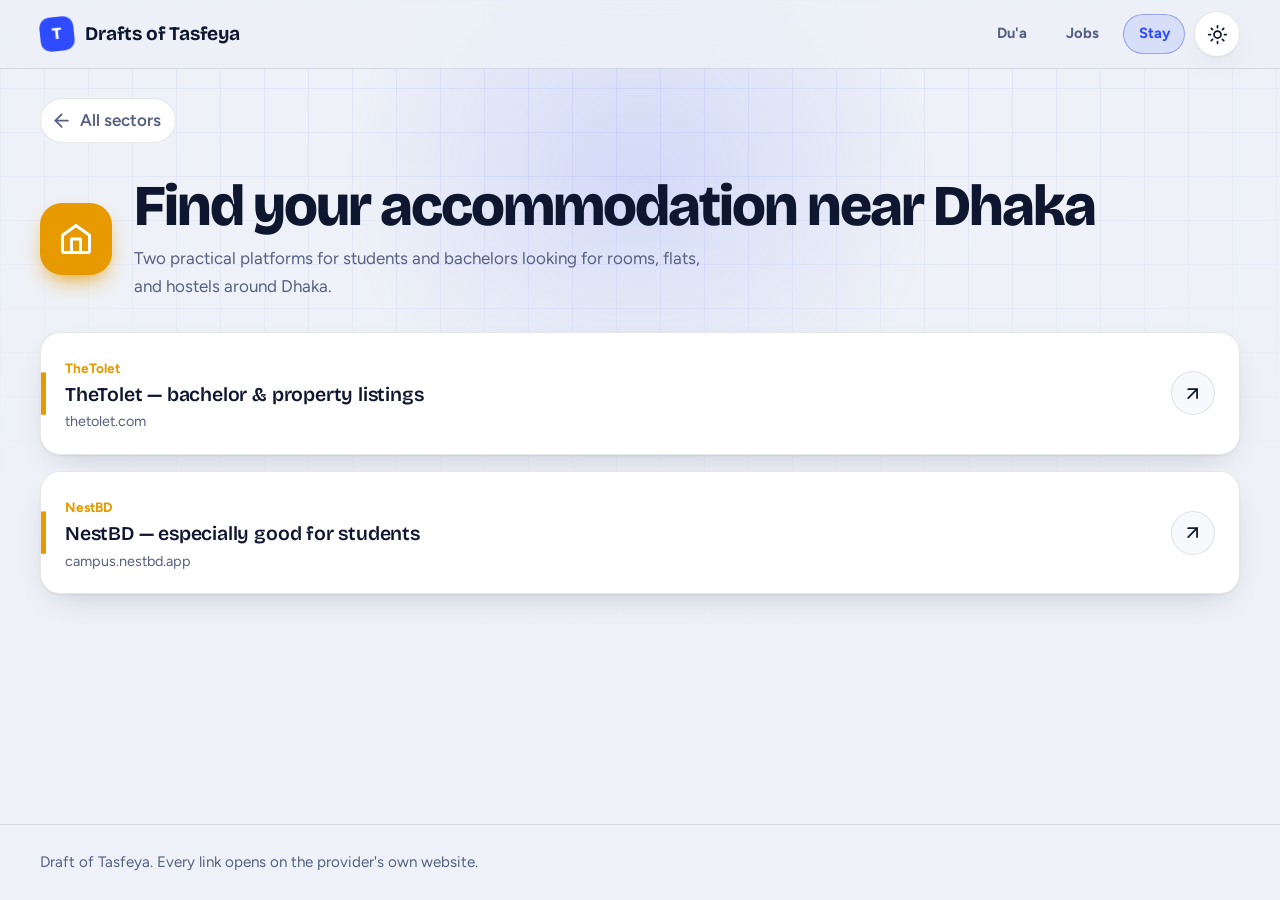
==== tasfeya/accommodation.html @ f715808b "Add files via upload" ====
<!DOCTYPE html>
<html lang="en" data-theme="light">

<head>
    <meta charset="utf-8">
    <meta name="viewport" content="width=device-width, initial-scale=1, viewport-fit=cover">
    <title>Accommodation near Dhaka | Drafts of Tasfeya</title>
    <meta name="description"
        content="Find student-friendly and bachelor accommodation near Dhaka — NestBD and TheTolet.">
    <meta name="theme-color" content="#eef1f7" media="(prefers-color-scheme: light)">
    <meta name="theme-color" content="#0a0e1f" media="(prefers-color-scheme: dark)">
    <link rel="icon"
        href="data:image/svg+xml,%3Csvg xmlns='http://www.w3.org/2000/svg' viewBox='0 0 32 32'%3E%3Crect width='32' height='32' rx='9' fill='%232f4bff'/%3E%3Ctext x='16' y='23' font-family='Arial' font-weight='800' font-size='20' text-anchor='middle' fill='white'%3ET%3C/text%3E%3C/svg%3E">
    <link rel="preconnect" href="https://fonts.googleapis.com">
    <link rel="preconnect" href="https://fonts.gstatic.com" crossorigin>
    <link
        href="https://fonts.googleapis.com/css2?family=Bricolage+Grotesque:opsz,wght@12..96,500;12..96,600;12..96,700;12..96,800&family=Figtree:wght@400;500;600;700&display=swap"
        rel="stylesheet">
    <script>
        (function () {
            var t; try { t = localStorage.getItem('tasfeya-theme') } catch (e) { }
            if (!t) t = window.matchMedia('(prefers-color-scheme: dark)').matches ? 'dark' : 'light';
            document.documentElement.setAttribute('data-theme', t);
        })();
    </script>
    <link rel="stylesheet" href="css/style.css">
</head>

<body>
    <div class="bg" aria-hidden="true"></div>
    <header class="site-header">
        <div class="wrap bar">
            <a class="brand" href="index.html" aria-label="Drafts of Tasfeya home"><span
                    class="brand-mark">T</span><span>Drafts of Tasfeya</span></a>
            <div class="header-actions">
                <a class="nav-link" href="dua.html">Du'a</a>
                <a class="nav-link" href="job.html">Jobs</a>
                <a class="nav-link is-active" href="accommodation.html">Stay</a>
                <button class="theme-toggle" type="button" aria-label="Switch color mode"><svg class="icon sun"
                        viewBox="0 0 24 24" aria-hidden="true">
                        <circle cx="12" cy="12" r="4" />
                        <path
                            d="M12 2v2M12 20v2M4.93 4.93l1.41 1.41M17.66 17.66l1.41 1.41M2 12h2M20 12h2M4.93 19.07l1.41-1.41M17.66 6.34l1.41-1.41" />
                    </svg><svg class="icon moon" viewBox="0 0 24 24" aria-hidden="true">
                        <path d="M12 3a6 6 0 0 0 9 9 9 9 0 1 1-9-9Z" />
                    </svg></button>
            </div>
        </div>
    </header>
    <main class="wrap">
        <a class="back" href="index.html"><svg class="icon" viewBox="0 0 24 24" aria-hidden="true">
                <path d="M19 12H5" />
                <path d="m12 19-7-7 7-7" />
            </svg><span>All sectors</span></a>

        <section class="page-hero" style="--c:#e69a00">
            <span class="tile"><svg class="icon" viewBox="0 0 24 24" aria-hidden="true">
                    <path d="M3 9.5 12 3l9 6.5V20a1 1 0 0 1-1 1H4a1 1 0 0 1-1-1V9.5Z" />
                    <path d="M9 21V12h6v9" />
                </svg></span>
            <div>
                <h1>Find your accommodation near Dhaka</h1>
                <p>Two practical platforms for students and bachelors looking for rooms, flats, and hostels around
                    Dhaka.</p>
            </div>
        </section>

        <section class="resources" aria-label="Accommodation websites" style="--c:#e69a00">

            <a class="resource" href="https://www.thetolet.com/bd/property/category/bachelor" target="_blank"
                rel="noopener noreferrer" style="--i:1">
                <div class="res-body">
                    <span class="provider">TheTolet</span>
                    <h2 class="res-title">TheTolet — bachelor &amp; property listings</h2>
                    <p class="res-host">thetolet.com</p>
                </div>
                <span class="open-ico" aria-hidden="true"><svg class="icon" viewBox="0 0 24 24">
                        <path d="M7 17 17 7" />
                        <path d="M7 7h10v10" />
                    </svg></span>
            </a>
            <a class="resource" href="https://campus.nestbd.app/" target="_blank" rel="noopener noreferrer"
                style="--i:0">
                <div class="res-body">
                    <span class="provider">NestBD</span>
                    <h2 class="res-title">NestBD — especially good for students</h2>
                    <p class="res-host">campus.nestbd.app</p>
                </div>
                <span class="open-ico" aria-hidden="true"><svg class="icon" viewBox="0 0 24 24">
                        <path d="M7 17 17 7" />
                        <path d="M7 7h10v10" />
                    </svg></span>
            </a>

        </section>
    </main>
    <footer class="site-footer">
        <div class="wrap">Draft of Tasfeya. Every link opens on the provider's own website.</div>
    </footer>
    <script src="js/main.js"></script>
</body>

</html>
---- tasfeya/css/style.css ----
/* Draft of Tasfeya — shared styles */
:root{
  --bg:#eef1f7; --bg-2:#e4e9f3; --surface:#ffffff; --surface-2:#f7f9fd;
  --text:#0f1730; --muted:#566080; --line:rgba(15,23,48,.10); --grid:rgba(47,75,255,.07);
  --accent:#2f4bff; --accent-ink:#ffffff; --mark:#ffd84d;
  --shadow:0 1px 2px rgba(15,23,48,.06),0 12px 32px -14px rgba(15,23,48,.22);
  --shadow-hover:0 2px 4px rgba(15,23,48,.08),0 26px 50px -18px rgba(15,23,48,.34);
  --glow:rgba(47,75,255,.14);
  --radius:20px; --gap:1.25rem; --maxw:1200px;
  --t0:#f2603f; --t1:#5b5bd6; --t2:#e69a00; --t3:#0aa5b5; --t4:#1f8f4e; --t5:#c2255c;
  --font-display:"Bricolage Grotesque","Segoe UI",system-ui,sans-serif;
  --font-body:"Figtree","Segoe UI",system-ui,-apple-system,sans-serif;
  color-scheme:light;
}
:root[data-theme="dark"]{
  --bg:#0a0e1f; --bg-2:#0f1530; --surface:#121936; --surface-2:#0e1430;
  --text:#e9edfb; --muted:#97a0c4; --line:rgba(190,205,255,.12); --grid:rgba(125,140,255,.09);
  --accent:#8b98ff; --accent-ink:#0a0e1f; --mark:#ffd84d;
  --shadow:0 1px 2px rgba(0,0,0,.4),0 14px 34px -14px rgba(0,0,0,.7);
  --shadow-hover:0 2px 4px rgba(0,0,0,.5),0 28px 54px -16px rgba(0,0,0,.85);
  --glow:rgba(139,152,255,.18);
  color-scheme:dark;
}
*,*::before,*::after{box-sizing:border-box}
html{-webkit-text-size-adjust:100%;scroll-behavior:smooth}
body{
  margin:0;min-height:100vh;display:flex;flex-direction:column;
  font-family:var(--font-body);font-size:1.0625rem;line-height:1.6;color:var(--text);
  background:var(--bg);overflow-x:hidden;
  transition:background-color .45s ease,color .45s ease;
  animation:pageIn .5s ease both;
}
body.leaving{animation:pageOut .22s ease forwards}
@keyframes pageIn{from{opacity:0}to{opacity:1}}
@keyframes pageOut{to{opacity:0;transform:translateY(-6px)}}

/* Drafting-paper background with a pointer spotlight */
.bg{position:fixed;inset:0;z-index:-1;pointer-events:none;
  background-image:
    linear-gradient(var(--grid) 1px,transparent 1px),
    linear-gradient(90deg,var(--grid) 1px,transparent 1px);
  background-size:44px 44px;
  -webkit-mask-image:radial-gradient(ellipse 80% 70% at 50% 0%,#000 30%,transparent 100%);
          mask-image:radial-gradient(ellipse 80% 70% at 50% 0%,#000 30%,transparent 100%);
}
.bg::after{content:"";position:absolute;inset:0;
  background:radial-gradient(420px circle at var(--px,50%) var(--py,20%),var(--glow),transparent 70%);
  transition:opacity .4s}

a{color:inherit;text-decoration:none}
:focus-visible{outline:3px solid var(--accent);outline-offset:3px;border-radius:10px}
.wrap{width:min(100% - 2.5rem,var(--maxw));margin-inline:auto}

/* Header */
.site-header{position:sticky;top:0;z-index:20;
  background:color-mix(in srgb,var(--bg) 78%,transparent);
  -webkit-backdrop-filter:blur(14px) saturate(1.3);backdrop-filter:blur(14px) saturate(1.3);
  border-bottom:1px solid var(--line)}
.bar{display:flex;align-items:center;justify-content:space-between;gap:1rem;min-height:68px}
.brand{display:flex;align-items:center;gap:.7rem;font-family:var(--font-display);font-weight:700;font-size:1.2rem;letter-spacing:-.01em}
.brand-mark{width:34px;height:34px;border-radius:10px;display:grid;place-items:center;
  background:var(--accent);color:var(--accent-ink);font-weight:800;font-size:1.05rem;
  transform:rotate(-6deg);transition:transform .35s cubic-bezier(.3,1.6,.5,1)}
.brand:hover .brand-mark{transform:rotate(6deg) scale(1.06)}
.icon{width:1.25em;height:1.25em;fill:none;stroke:currentColor;stroke-width:2;stroke-linecap:round;stroke-linejoin:round;flex:none}

.header-actions{display:flex;align-items:center;gap:.55rem}
.nav-link{
  display:inline-flex;align-items:center;padding:.45rem .9rem;border-radius:999px;
  font-weight:700;font-size:.92rem;color:var(--muted);
  border:1px solid transparent;transition:color .2s,background-color .2s,border-color .2s;
}
.nav-link:hover{color:var(--text);background:var(--surface);border-color:var(--line)}
.nav-link.is-active{color:var(--accent);background:color-mix(in srgb,var(--accent) 12%,transparent);border-color:color-mix(in srgb,var(--accent) 30%,var(--line))}

.theme-toggle{position:relative;width:46px;height:46px;border-radius:50%;border:1px solid var(--line);
  background:var(--surface);color:var(--text);cursor:pointer;display:grid;place-items:center;
  box-shadow:var(--shadow);transition:transform .3s,background-color .3s}
.theme-toggle:hover{transform:rotate(18deg) scale(1.06)}
.theme-toggle .icon{position:absolute;width:21px;height:21px;transition:transform .5s cubic-bezier(.3,1.4,.5,1),opacity .3s}
.theme-toggle .moon{opacity:0;transform:rotate(-90deg) scale(.4)}
:root[data-theme="dark"] .theme-toggle .sun{opacity:0;transform:rotate(90deg) scale(.4)}
:root[data-theme="dark"] .theme-toggle .moon{opacity:1;transform:none}

/* Hero */
.hero{padding:clamp(3rem,9vw,6.5rem) 0 clamp(2rem,5vw,3.5rem)}
.hero h1,.page-hero h1{font-family:var(--font-display);font-weight:800;letter-spacing:-.035em;line-height:1;margin:0}
.hero h1{font-size:clamp(2.8rem,9.5vw,6.2rem);animation:rise .8s cubic-bezier(.2,.8,.2,1) both}
.squiggle{display:block;width:min(100%,560px);height:auto;margin-top:.6rem;overflow:visible}
.squiggle path{fill:none;stroke:var(--mark);stroke-width:7;stroke-linecap:round;stroke-dasharray:640;stroke-dashoffset:640;
  animation:draw 1.1s .5s cubic-bezier(.6,.1,.2,1) forwards}
@keyframes draw{to{stroke-dashoffset:0}}
.lead{max-width:56ch;color:var(--muted);font-size:clamp(1.05rem,2.4vw,1.25rem);margin:1.6rem 0 0;animation:rise .8s .15s cubic-bezier(.2,.8,.2,1) both}
@keyframes rise{from{opacity:0;transform:translateY(22px)}to{opacity:1;transform:none}}

/* Dashboard */
main{flex:1}
.section-title{font-family:var(--font-display);font-size:1.35rem;font-weight:700;letter-spacing:-.01em;margin:0 0 1.25rem}
.sectors{display:flex;flex-wrap:wrap;gap:var(--gap);padding-bottom:4rem}
.sector{--c:var(--accent);position:relative;isolation:isolate;overflow:hidden;
  flex:1 1 calc((100% - 3 * var(--gap)) / 4);min-width:0;
  display:flex;flex-direction:column;gap:1.1rem;padding:1.6rem;min-height:230px;
  background:var(--surface);border:1px solid var(--line);border-radius:var(--radius);box-shadow:var(--shadow);
  transform:perspective(900px) rotateX(var(--rx,0deg)) rotateY(var(--ry,0deg));
  transition:transform .25s ease,box-shadow .3s ease,border-color .3s ease,background-color .45s;
  animation:rise .7s calc(.35s + var(--i) * 70ms) cubic-bezier(.2,.8,.2,1) both}
.sector::before{content:"";position:absolute;inset:0;z-index:-1;opacity:0;transition:opacity .3s;
  background:radial-gradient(320px circle at var(--mx,50%) var(--my,50%),color-mix(in srgb,var(--c) 22%,transparent),transparent 70%)}
.sector:hover{box-shadow:var(--shadow-hover);border-color:color-mix(in srgb,var(--c) 55%,var(--line))}
.sector:hover::before{opacity:1}
.tile{width:56px;height:56px;border-radius:16px;display:grid;place-items:center;color:#fff;background:var(--c);
  box-shadow:0 10px 22px -8px var(--c);transition:transform .4s cubic-bezier(.3,1.6,.5,1)}
.tile .icon{width:28px;height:28px}
.sector:hover .tile{transform:rotate(-8deg) scale(1.1)}
.sector h3{font-family:var(--font-display);font-size:1.32rem;line-height:1.15;letter-spacing:-.02em;margin:0}
.sector p{margin:.35rem 0 0;color:var(--muted);font-size:.98rem}
.sector-foot{margin-top:auto;display:flex;align-items:center;justify-content:space-between;font-size:.92rem;font-weight:600;color:var(--muted)}
.go{width:40px;height:40px;border-radius:50%;display:grid;place-items:center;border:1px solid var(--line);
  background:var(--surface-2);color:var(--text);transition:background-color .3s,color .3s,transform .3s}
.sector:hover .go{background:var(--c);color:#fff;transform:translateX(4px)}

/* Sub pages */
.back{display:inline-flex;align-items:center;gap:.5rem;font-weight:600;color:var(--muted);padding:.5rem .9rem .5rem .6rem;border-radius:999px;
  border:1px solid var(--line);background:var(--surface);transition:color .2s,transform .2s,border-color .2s;margin-top:1.8rem}
.back:hover{color:var(--text);transform:translateX(-3px);border-color:var(--accent)}
.page-hero{--c:var(--accent);padding:2.2rem 0 2rem;display:flex;align-items:center;gap:1.4rem;animation:rise .7s cubic-bezier(.2,.8,.2,1) both}
.page-hero .tile{width:72px;height:72px;border-radius:22px}
.page-hero .tile .icon{width:36px;height:36px}
.page-hero h1{font-size:clamp(2rem,6vw,3.6rem)}
.page-hero p{margin:.6rem 0 0;color:var(--muted);max-width:52ch}
.resources{display:flex;flex-direction:column;gap:1rem;padding-bottom:4rem;--c:var(--accent)}
.resource{display:flex;align-items:center;gap:1.2rem;padding:1.3rem 1.5rem;background:var(--surface);
  border:1px solid var(--line);border-radius:var(--radius);box-shadow:var(--shadow);position:relative;overflow:hidden;
  transition:transform .3s cubic-bezier(.2,.8,.2,1),box-shadow .3s,border-color .3s,background-color .45s;
  animation:rise .6s calc(.15s + var(--i) * 80ms) cubic-bezier(.2,.8,.2,1) both}
.resource::before{content:"";position:absolute;left:0;top:0;bottom:0;width:5px;background:var(--c);transform:scaleY(.35);transform-origin:center;transition:transform .35s}
.resource:hover{transform:translateX(6px);box-shadow:var(--shadow-hover);border-color:color-mix(in srgb,var(--c) 55%,var(--line))}
.resource:hover::before{transform:scaleY(1)}
.res-body{flex:1;min-width:0}
.provider{display:inline-block;font-size:.85rem;font-weight:700;color:var(--c);margin-bottom:.15rem}
:root[data-theme="dark"] .provider{color:color-mix(in srgb,var(--c) 60%,#fff)}
.res-title{font-family:var(--font-display);font-size:1.22rem;font-weight:600;line-height:1.3;letter-spacing:-.01em;margin:0;overflow-wrap:anywhere}
.res-host{color:var(--muted);font-size:.9rem;margin:.2rem 0 0;overflow-wrap:anywhere}
.open-ico{width:44px;height:44px;border-radius:50%;display:grid;place-items:center;flex:none;border:1px solid var(--line);
  background:var(--surface-2);transition:background-color .3s,color .3s,transform .3s}
.resource:hover .open-ico{background:var(--c);color:#fff;transform:rotate(45deg)}

/* Dropdown (Office Administration) */
.dropdown{background:var(--surface);border:1px solid var(--line);border-radius:var(--radius);box-shadow:var(--shadow);
  overflow:hidden;transition:border-color .3s,box-shadow .3s,background-color .45s;animation:rise .6s .15s cubic-bezier(.2,.8,.2,1) both}
.dropdown.open{border-color:color-mix(in srgb,var(--c) 55%,var(--line));box-shadow:var(--shadow-hover)}
.dd-trigger{width:100%;display:flex;align-items:center;gap:1.2rem;padding:1.3rem 1.5rem;background:none;border:0;color:inherit;
  font:inherit;text-align:left;cursor:pointer}
.dd-trigger:hover .chev{background:var(--surface-2)}
.chev{width:44px;height:44px;border-radius:50%;display:grid;place-items:center;flex:none;border:1px solid var(--line);transition:transform .45s cubic-bezier(.3,1.4,.5,1),background-color .3s,color .3s}
.dropdown.open .chev{transform:rotate(180deg);background:var(--c);color:#fff;border-color:var(--c)}
.dd-panel{display:grid;grid-template-rows:0fr;transition:grid-template-rows .5s cubic-bezier(.2,.8,.2,1)}
.dropdown.open .dd-panel{grid-template-rows:1fr}
.dd-inner{overflow:hidden;min-height:0}
.dd-list{list-style:none;margin:0;padding:.25rem 1rem 1rem;display:grid;gap:.5rem;border-top:1px solid var(--line);padding-top:1rem;margin-inline:1rem}
.dd-list{margin-inline:0;padding-inline:1rem}
.dd-item a{display:flex;align-items:center;gap:1rem;padding:.9rem 1.1rem;border-radius:14px;background:var(--surface-2);border:1px solid transparent;
  font-weight:600;line-height:1.35;opacity:0;transform:translateY(-8px);
  transition:opacity .35s,transform .35s,background-color .25s,border-color .25s,padding-left .25s}
.dropdown.open .dd-item a{opacity:1;transform:none;transition-delay:calc(var(--i) * 45ms),calc(var(--i) * 45ms),0s,0s,0s}
.dd-item a:hover{border-color:var(--c);background:color-mix(in srgb,var(--c) 10%,var(--surface-2));padding-left:1.5rem}
.dd-item .icon{margin-left:auto;color:var(--muted);transition:color .2s,transform .25s}
.dd-item a:hover .icon{color:var(--c);transform:translate(2px,-2px)}
.dd-dot{width:10px;height:10px;border-radius:50%;background:var(--c);flex:none}

/* Tabs (DU IBA page) */
[hidden]{display:none!important}
.tabs{display:flex;gap:.5rem;padding:.4rem;margin:0 0 1.5rem;width:max-content;max-width:100%;background:var(--surface);
  border:1px solid var(--line);border-radius:999px;box-shadow:var(--shadow);overflow-x:auto}
.tab{display:inline-flex;align-items:center;gap:.55rem;border:0;background:transparent;color:var(--muted);font:inherit;font-weight:700;
  padding:.7rem 1.2rem;border-radius:999px;cursor:pointer;white-space:nowrap;transition:background-color .3s,color .3s,transform .2s}
.tab:hover{color:var(--text)}
.tab[aria-selected="true"]{background:var(--c);color:#fff;box-shadow:0 8px 20px -8px var(--c)}
.panel{padding-bottom:4rem}
.panel:not([hidden]){animation:rise .55s cubic-bezier(.2,.8,.2,1) both}

/* Notice board */
.board{position:relative;padding:clamp(1.1rem,3vw,2rem);border-radius:calc(var(--radius) + 6px);border:2px dashed var(--line);
  background-color:var(--surface-2);background-image:radial-gradient(var(--line) 1.2px,transparent 1.2px);background-size:22px 22px;
  transition:background-color .45s}
.board-title{font-family:var(--font-display);font-size:clamp(1.3rem,3.5vw,1.8rem);letter-spacing:-.02em;margin:0 0 1.6rem}
.notes{display:grid;grid-template-columns:repeat(2,minmax(0,1fr));gap:1.6rem 1.4rem;align-items:start}
.note{--tone:var(--c);position:relative;padding:1.7rem 1.4rem 1.4rem;background:var(--surface);border:1px solid var(--line);
  border-top:6px solid var(--tone);border-radius:14px;box-shadow:var(--shadow);transform:rotate(var(--tilt,0deg));
  transition:transform .35s cubic-bezier(.2,.8,.2,1),box-shadow .3s,background-color .45s;
  animation:rise .6s calc(.1s + var(--i) * 90ms) cubic-bezier(.2,.8,.2,1) both}
.note:hover{transform:rotate(0) translateY(-4px);box-shadow:var(--shadow-hover)}
.pin{position:absolute;top:-14px;left:50%;width:18px;height:18px;margin-left:-9px;border-radius:50%;background:var(--tone);
  box-shadow:inset -3px -3px 0 rgba(0,0,0,.22),0 4px 6px rgba(0,0,0,.25)}
.note h3{display:flex;align-items:flex-start;gap:.8rem;margin:0 0 .9rem;font-family:var(--font-display);font-size:1.2rem;line-height:1.25;letter-spacing:-.01em}
.step{flex:none;width:34px;height:34px;border-radius:50%;display:grid;place-items:center;background:var(--tone);color:#fff;font-size:1rem;font-weight:800}
.note p{margin:0 0 .8rem;color:var(--muted);font-size:.98rem}
.note-rows{margin:0;display:grid;gap:.75rem}
.note-rows dt{font-weight:700;font-size:.98rem}
.note-rows dd{margin:.1rem 0 0;color:var(--muted);font-size:.95rem}
.note-links{list-style:none;margin:0;padding:0;display:grid;gap:.6rem}
.note-links a{display:grid;grid-template-columns:1fr auto;column-gap:.8rem;align-items:center;padding:.8rem 1rem;border-radius:12px;
  background:var(--surface-2);border:1px solid transparent;transition:border-color .25s,transform .25s,background-color .3s}
.note-links a:hover{border-color:var(--tone);transform:translateX(3px)}
.note-links strong{font-size:.98rem}
.note-links span{grid-column:1;color:var(--muted);font-size:.9rem}
.note-links .icon{grid-column:2;grid-row:1 / span 2;color:var(--muted)}
.note-btn{margin-top:1rem;padding:.65rem 1.1rem;border-radius:999px;border:1px solid var(--tone);background:transparent;color:var(--text);
  font:inherit;font-weight:700;cursor:pointer;transition:background-color .25s,color .25s}
.note-btn:hover{background:var(--tone);color:#fff}

/* Grouped resources */
.group-title{font-family:var(--font-display);font-size:clamp(1.25rem,3vw,1.6rem);letter-spacing:-.02em;margin:0 0 .4rem}
.materials .group-title{margin-top:2.2rem}
.materials .group-title:first-child{margin-top:0}
.sub-title{display:flex;align-items:center;gap:.6rem;margin:1.2rem 0 .8rem;font-size:1.02rem;font-weight:700;color:var(--muted)}
.materials .resources{padding-bottom:0}
.resources .group-title{margin-bottom:.4rem}

/* Footer */
.site-footer{border-top:1px solid var(--line);padding:1.6rem 0;color:var(--muted);font-size:.95rem}

/* Responsive */
@media (max-width:1100px){
  .sector{flex-basis:calc((100% - var(--gap)) / 2)}
}
@media (max-width:640px){
  :root{--gap:1rem;--radius:18px}
  body{font-size:1rem}
  .wrap{width:min(100% - 1.75rem,var(--maxw))}
  .sector{flex-basis:100%;min-height:0;padding:1.35rem}
  .notes{grid-template-columns:minmax(0,1fr)}
  .note{transform:none}
  .page-hero{flex-direction:column;align-items:flex-start;gap:1rem}
  .resource,.dd-trigger{padding:1.1rem}
  .resource:hover{transform:none}
}
@media (hover:none){.sector{transform:none!important}}
@media (prefers-reduced-motion:reduce){
  *,*::before,*::after{animation-duration:.01ms!important;animation-delay:0s!important;transition-duration:.01ms!important;transition-delay:0s!important}
  .squiggle path{stroke-dashoffset:0}
  html{scroll-behavior:auto}
}

/* Jobs Portal button (dashboard) */
.section-head{display:flex;align-items:center;justify-content:space-between;gap:1rem;margin:0 0 1.25rem}
.section-head .section-title{margin:0}
.jobs-btn{position:relative;isolation:isolate;display:inline-block;padding:2px;border-radius:999px;color:#fff;font-weight:700;
  background:linear-gradient(90deg,#ff2d95,#ff8a00,#ffe600,#2bff88,#00d4ff,#7b2ff7,#ff2d95);background-size:300% 100%;
  animation:rgbShift 4s linear infinite;transition:transform .25s cubic-bezier(.3,1.6,.5,1)}
.jobs-btn::before{content:"";position:absolute;inset:-3px;z-index:-1;border-radius:inherit;background:inherit;background-size:inherit;
  filter:blur(14px);opacity:.55;animation:inherit;transition:opacity .3s}
.jobs-btn:hover{transform:translateY(-2px) scale(1.05)}
.jobs-btn:hover::before{opacity:.95}
.jobs-btn:active{transform:scale(.97)}
.jobs-btn-inner{display:flex;align-items:center;gap:.55rem;padding:.6rem 1.25rem;border-radius:999px;background:#0b0f24;position:relative;overflow:hidden}
.jobs-btn-inner::after{content:"";position:absolute;top:0;bottom:0;width:40%;left:-60%;transform:skewX(-20deg);
  background:linear-gradient(90deg,transparent,rgba(255,255,255,.35),transparent);animation:sheen 3.2s ease-in-out infinite}
.jobs-btn .icon{width:1.1em;height:1.1em}
@keyframes rgbShift{to{background-position:300% 0}}
@keyframes sheen{0%,55%{left:-60%}100%{left:130%}}
@media (prefers-reduced-motion:reduce){.jobs-btn,.jobs-btn-inner::after{animation:none}}

/* Jobs page */
.jobs{display:flex;flex-wrap:wrap;gap:var(--gap);padding-bottom:4rem}
.job{--tone:var(--accent);flex:1 1 calc((100% - 2 * var(--gap)) / 3);min-width:0;display:flex;flex-direction:column;gap:.35rem;padding:1.5rem;
  background:var(--surface);border:1px solid var(--line);border-top:5px solid var(--tone);border-radius:var(--radius);box-shadow:var(--shadow);
  transition:transform .3s cubic-bezier(.2,.8,.2,1),box-shadow .3s,border-color .3s,background-color .45s;
  animation:rise .6s calc(.1s + var(--i) * 70ms) cubic-bezier(.2,.8,.2,1) both}
.job:hover{transform:translateY(-6px);box-shadow:var(--shadow-hover)}
.job-top{display:flex;align-items:flex-start;justify-content:space-between;gap:.6rem;margin-bottom:.6rem}
.chip{display:inline-block;padding:.25rem .7rem;border-radius:999px;font-size:.8rem;font-weight:700;line-height:1.35;
  color:var(--tone);background:color-mix(in srgb,var(--tone) 14%,transparent)}
:root[data-theme="dark"] .chip{color:color-mix(in srgb,var(--tone) 55%,#fff)}
.status{flex:none;font-size:.8rem;font-weight:700;color:var(--muted);white-space:nowrap}
.status.soon{color:#d9480f}
:root[data-theme="dark"] .status.soon{color:#ff9f6b}
.status.closed{color:#c92a2a}
:root[data-theme="dark"] .status.closed{color:#ff8787}
.job.is-closed{opacity:.6}
.job-title{font-family:var(--font-display);font-size:1.3rem;line-height:1.2;letter-spacing:-.02em;margin:0}
.job-co{margin:0 0 .8rem;color:var(--muted);font-weight:600}
.job-info{margin:0 0 1.2rem;display:grid;gap:.5rem}
.job-info div{display:grid;grid-template-columns:7.2rem 1fr;gap:.6rem;font-size:.95rem}
.job-info dt{color:var(--muted)}
.job-info dd{margin:0;font-weight:600;overflow-wrap:anywhere}
.apply-btn{margin-top:auto;display:inline-flex;align-items:center;justify-content:center;gap:.6rem;padding:.8rem 1.2rem;border-radius:14px;
  background:var(--accent);color:var(--accent-ink);font-weight:700;box-shadow:0 10px 22px -10px var(--accent);
  transition:transform .25s cubic-bezier(.3,1.6,.5,1),box-shadow .3s,filter .3s}
.apply-btn:hover{transform:translateY(-2px);filter:brightness(1.08);box-shadow:0 16px 28px -10px var(--accent)}
.apply-btn .icon{transition:transform .3s}
.apply-btn:hover .icon{transform:translate(3px,-3px)}
@media (max-width:1100px){.job{flex-basis:calc((100% - var(--gap)) / 2)}}
@media (max-width:640px){.job{flex-basis:100%;padding:1.25rem}.job-info div{grid-template-columns:6.4rem 1fr}.section-head{flex-wrap:wrap}}

/* ── ChatGPT Find Jobs button + modal ── */
.chatgpt-find-btn{
  display:inline-flex;align-items:center;gap:.55rem;margin-top:1.15rem;
  padding:.7rem 1.25rem;border-radius:999px;border:0;cursor:pointer;
  font:inherit;font-weight:700;font-size:.95rem;
  background:linear-gradient(135deg,#10a37f 0%,#0d8a6a 100%);
  color:#fff;box-shadow:0 10px 24px -10px rgba(16,163,127,.55);
  transition:transform .25s cubic-bezier(.3,1.6,.5,1),box-shadow .3s,filter .25s;
}
.chatgpt-find-btn:hover{transform:translateY(-2px);filter:brightness(1.06);box-shadow:0 14px 28px -10px rgba(16,163,127,.65)}
.chatgpt-find-btn:active{transform:scale(.97)}
.chatgpt-find-btn .icon{width:1.15em;height:1.15em}

.modal-overlay{
  position:fixed;inset:0;z-index:100;
  display:flex;align-items:center;justify-content:center;
  padding:1.25rem;
  background:rgba(8,12,28,.55);
  -webkit-backdrop-filter:blur(8px);backdrop-filter:blur(8px);
  animation:modalFadeIn .28s ease both;
}
.modal-overlay[hidden]{display:none!important}
@keyframes modalFadeIn{from{opacity:0}to{opacity:1}}

.modal-panel{
  width:min(100%,480px);max-height:min(92vh,640px);overflow:auto;
  background:var(--surface);border:1px solid var(--line);border-radius:calc(var(--radius) + 4px);
  box-shadow:0 24px 60px -16px rgba(0,0,0,.45);
  animation:modalSlide .32s cubic-bezier(.2,.8,.2,1) both;
}
@keyframes modalSlide{from{opacity:0;transform:translateY(18px) scale(.97)}to{opacity:1;transform:none}}

.modal-head{
  display:flex;align-items:center;justify-content:space-between;gap:1rem;
  padding:1.25rem 1.4rem 1rem;border-bottom:1px solid var(--line);
}
.modal-head h2{
  font-family:var(--font-display);font-size:1.3rem;font-weight:700;
  letter-spacing:-.02em;margin:0;line-height:1.2;
}
.modal-close{
  width:40px;height:40px;border-radius:50%;border:1px solid var(--line);
  background:var(--surface-2);color:var(--text);cursor:pointer;
  display:grid;place-items:center;flex:none;
  transition:background-color .2s,color .2s,transform .2s;
}
.modal-close:hover{background:var(--accent);color:var(--accent-ink);transform:rotate(90deg)}
.modal-close .icon{width:18px;height:18px}

.chatgpt-form{padding:1.25rem 1.4rem 1.5rem}
.form-grid{display:grid;grid-template-columns:1fr 1fr;gap:1rem}
.field{display:flex;flex-direction:column;gap:.35rem}
.field-full{grid-column:1 / -1}
.field-label{font-size:.88rem;font-weight:700;color:var(--muted)}
.field input,.field select{
  width:100%;padding:.7rem .9rem;border-radius:12px;
  border:1px solid var(--line);background:var(--surface-2);color:var(--text);
  font:inherit;font-size:.98rem;
  transition:border-color .2s,box-shadow .2s,background-color .3s;
}
.field input:focus,.field select:focus{
  outline:none;border-color:var(--accent);
  box-shadow:0 0 0 3px color-mix(in srgb,var(--accent) 22%,transparent);
}
.field input::placeholder{color:color-mix(in srgb,var(--muted) 70%,transparent)}
.form-note{margin:1.1rem 0 0;font-size:.88rem;color:var(--muted);line-height:1.45}
.form-actions{
  display:flex;justify-content:flex-end;gap:.75rem;margin-top:1.25rem;
}
.btn-secondary,.btn-primary{
  display:inline-flex;align-items:center;justify-content:center;gap:.5rem;
  padding:.7rem 1.2rem;border-radius:12px;font:inherit;font-weight:700;
  cursor:pointer;transition:transform .2s,background-color .2s,color .2s,box-shadow .2s;
}
.btn-secondary{
  border:1px solid var(--line);background:var(--surface-2);color:var(--text);
}
.btn-secondary:hover{border-color:var(--accent);color:var(--accent)}
.btn-primary{
  border:0;background:linear-gradient(135deg,#10a37f 0%,#0d8a6a 100%);color:#fff;
  box-shadow:0 8px 20px -8px rgba(16,163,127,.5);
}
.btn-primary:hover{filter:brightness(1.06);transform:translateY(-1px)}
.btn-primary .icon{width:1.1em;height:1.1em}

@media (max-width:480px){
  .form-grid{grid-template-columns:1fr}
  .field-full{grid-column:auto}
  .form-actions{flex-direction:column-reverse}
  .btn-secondary,.btn-primary{width:100%}
}

/* ── Header nav responsive ── */
@media (max-width:480px){
  .nav-link{padding:.4rem .7rem;font-size:.85rem}
  .header-actions{gap:.35rem}
}

/* ── Du'a page ── */
.dua-content{padding-bottom:4rem;max-width:780px}

.dua-notice{
  margin:0 0 1.75rem;padding:1.35rem 1.5rem;
  background:var(--surface);border:1px solid var(--line);border-radius:var(--radius);
  box-shadow:var(--shadow);border-left:5px solid #8e3fd1;
  animation:rise .6s .1s cubic-bezier(.2,.8,.2,1) both;
}
.dua-notice p{margin:0 0 .75rem;color:var(--muted);font-size:.98rem}
.dua-notice p:last-child{margin-bottom:0}
.dua-notice strong{color:var(--text)}

.dua-card{
  display:flex;gap:1.1rem;margin-bottom:1.25rem;padding:1.4rem 1.5rem;
  background:var(--surface);border:1px solid var(--line);border-radius:var(--radius);
  box-shadow:var(--shadow);
  animation:rise .55s calc(.12s + var(--i) * 40ms) cubic-bezier(.2,.8,.2,1) both;
  transition:box-shadow .3s,border-color .3s;
}
.dua-card:hover{box-shadow:var(--shadow-hover);border-color:color-mix(in srgb,#8e3fd1 35%,var(--line))}
.dua-num{
  flex:none;width:36px;height:36px;border-radius:50%;
  display:grid;place-items:center;font-weight:800;font-size:1rem;
  background:#8e3fd1;color:#fff;margin-top:.15rem;
}
.dua-body{flex:1;min-width:0}
.dua-body h2{
  font-family:var(--font-display);font-size:1.2rem;font-weight:700;
  letter-spacing:-.015em;margin:0 0 .65rem;line-height:1.25;
}
.dua-body > p{margin:0 0 .7rem;color:var(--muted);font-size:.98rem}
.dua-body > p:last-child{margin-bottom:0}

blockquote.arabic{
  margin:.9rem 0;padding:1rem 1.2rem;
  background:var(--surface-2);border-radius:14px;border:1px solid var(--line);
  font-family:"Amiri","Scheherazade New","Noto Naskh Arabic","Traditional Arabic",serif;
  font-size:clamp(1.35rem,3.2vw,1.7rem);line-height:1.9;font-weight:700;
  color:var(--text);text-align:right;
}
blockquote.arabic.sm{font-size:clamp(1.15rem,2.6vw,1.4rem);padding:.75rem 1rem;margin:.5rem 0}

.translit{margin:.4rem 0 .5rem;font-size:.95rem;color:var(--text)}
.meaning{margin:.3rem 0 .7rem;font-size:.98rem;color:var(--muted)}

.dua-meta{display:flex;flex-wrap:wrap;gap:.45rem;margin:.6rem 0 .8rem}
.tag{
  display:inline-block;padding:.28rem .7rem;border-radius:999px;
  font-size:.8rem;font-weight:700;line-height:1.3;
}
.tag-when{background:color-mix(in srgb,#0aa5b5 14%,transparent);color:#0aa5b5}
.tag-source{background:color-mix(in srgb,#5b5bd6 14%,transparent);color:#5b5bd6}
.tag-caution{background:color-mix(in srgb,#d9480f 14%,transparent);color:#d9480f}
:root[data-theme="dark"] .tag-when{color:color-mix(in srgb,#0aa5b5 55%,#fff)}
:root[data-theme="dark"] .tag-source{color:color-mix(in srgb,#5b5bd6 55%,#fff)}
:root[data-theme="dark"] .tag-caution{color:color-mix(in srgb,#ff9f6b 80%,#fff)}

.dua-collection{
  margin:2.2rem 0 1.5rem;padding:1.5rem 1.6rem;
  background:var(--surface);border:1px solid var(--line);border-radius:var(--radius);
  box-shadow:var(--shadow);
}
.dua-collection .group-title{margin-bottom:.5rem}
.dua-collection > p{color:var(--muted);margin:0 0 1rem}

.collection-list{margin:0;padding:0;list-style:none;display:grid;gap:1.15rem}
.collection-list li{
  padding:1rem 1.15rem;border-radius:14px;background:var(--surface-2);
  border:1px solid transparent;
}
.collection-list li strong{display:block;margin-bottom:.35rem;font-size:1rem}
.collection-list.numbered-strong{counter-reset:top5}
.collection-list.numbered-strong li{counter-increment:top5;position:relative;padding-left:3rem}
.collection-list.numbered-strong li::before{
  content:counter(top5);position:absolute;left:1rem;top:1rem;
  width:28px;height:28px;border-radius:50%;display:grid;place-items:center;
  background:#8e3fd1;color:#fff;font-weight:800;font-size:.9rem;
}

.routine-grid{display:grid;grid-template-columns:repeat(2,minmax(0,1fr));gap:1rem}
.routine-item{
  padding:1.1rem 1.2rem;border-radius:14px;background:var(--surface-2);
  border:1px solid var(--line);
}
.routine-item h3{
  font-family:var(--font-display);font-size:1.05rem;font-weight:700;
  margin:0 0 .6rem;letter-spacing:-.01em;
}
.routine-item ol{margin:0;padding-left:1.2rem;color:var(--muted);font-size:.95rem}
.routine-item li{margin-bottom:.35rem}

.personal-dua{
  margin:1rem 0;padding:1.2rem 1.35rem;border-radius:14px;
  background:var(--surface-2);border:1px solid var(--line);
  font-size:1rem;line-height:1.65;color:var(--text);font-style:italic;
}

.dua-principle{border-left-color:#1f8f4e}
.principle-line{
  font-size:1.05rem;padding:.8rem 1rem;border-radius:12px;
  background:color-mix(in srgb,#1f8f4e 10%,var(--surface-2));
  color:var(--text);margin:.8rem 0;
}

.dua-closing{
  margin:2.5rem 0 0;padding:1.4rem 1.5rem;text-align:center;
  font-family:var(--font-display);font-size:1.1rem;font-weight:600;
  line-height:1.5;color:var(--text);
  background:var(--surface);border:1px solid var(--line);border-radius:var(--radius);
  box-shadow:var(--shadow);
}

@media (max-width:640px){
  .dua-card{flex-direction:column;gap:.7rem;padding:1.2rem}
  .dua-num{width:32px;height:32px;font-size:.9rem}
  .routine-grid{grid-template-columns:1fr}
  .collection-list.numbered-strong li{padding-left:2.8rem}
}

/* ── Section actions (Job + Accommodation buttons) ── */
.section-actions{display:flex;flex-wrap:wrap;align-items:center;gap:.65rem}

/* Accommodation button (warm amber gradient) */
.accom-btn{position:relative;isolation:isolate;display:inline-block;padding:2px;border-radius:999px;color:#fff;font-weight:700;
  background:linear-gradient(90deg,#ff8a00,#ffe600,#ffb347,#e69a00,#ff8a00);background-size:300% 100%;
  animation:rgbShift 4s linear infinite;transition:transform .25s cubic-bezier(.3,1.6,.5,1)}
.accom-btn::before{content:"";position:absolute;inset:-3px;z-index:-1;border-radius:inherit;background:inherit;background-size:inherit;
  filter:blur(14px);opacity:.5;animation:inherit;transition:opacity .3s}
.accom-btn:hover{transform:translateY(-2px) scale(1.05)}
.accom-btn:hover::before{opacity:.9}
.accom-btn:active{transform:scale(.97)}
.accom-btn-inner{display:flex;align-items:center;gap:.55rem;padding:.6rem 1.25rem;border-radius:999px;background:#1a1208;position:relative;overflow:hidden}
.accom-btn-inner::after{content:"";position:absolute;top:0;bottom:0;width:40%;left:-60%;transform:skewX(-20deg);
  background:linear-gradient(90deg,transparent,rgba(255,255,255,.3),transparent);animation:sheen 3.2s ease-in-out infinite}
.accom-btn .icon{width:1.1em;height:1.1em}
@media (prefers-reduced-motion:reduce){.accom-btn,.accom-btn-inner::after{animation:none}}
@media (max-width:640px){
  .section-actions{width:100%}
  .jobs-btn,.accom-btn{flex:1 1 auto}
  .jobs-btn-inner,.accom-btn-inner{justify-content:center}
}
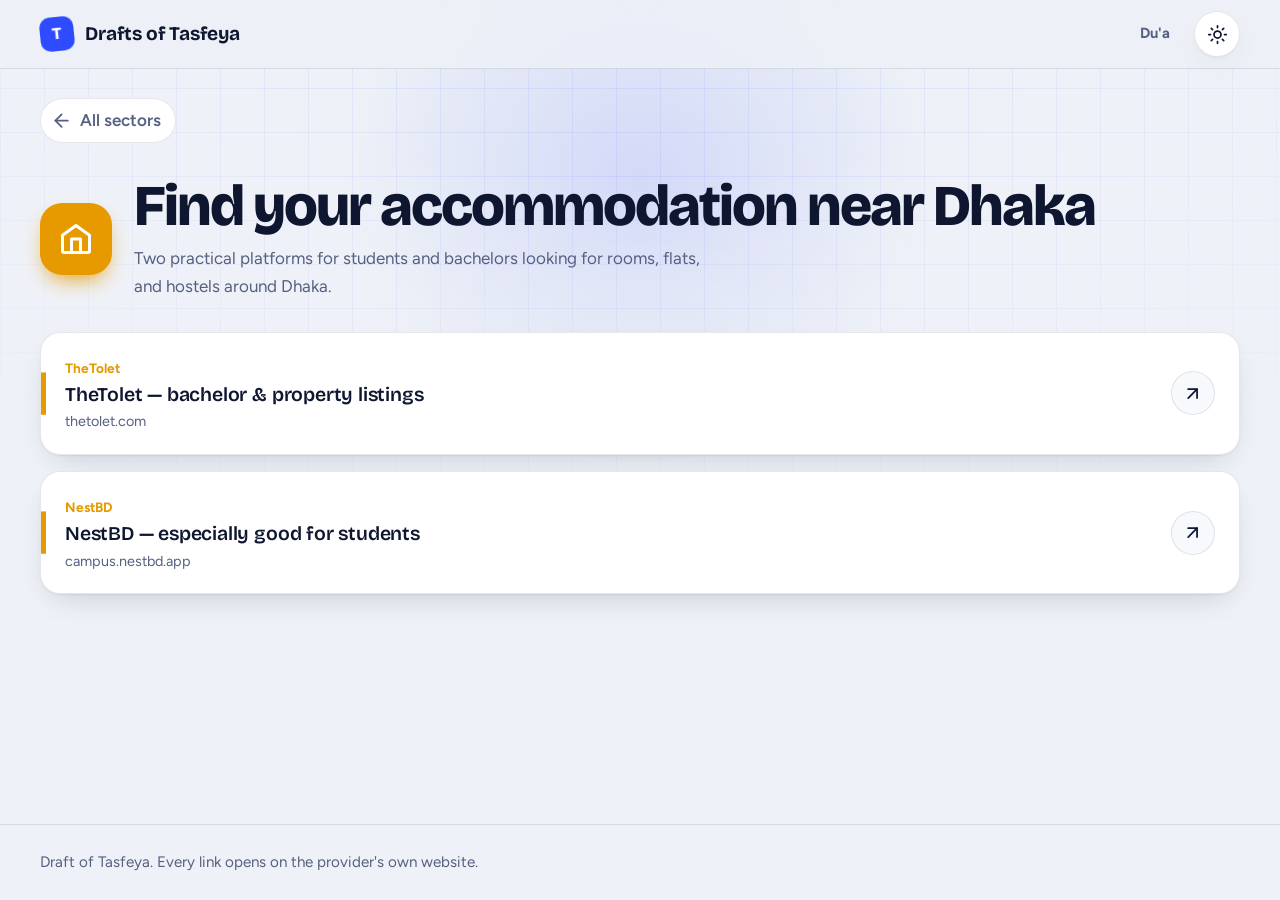
==== commit 843e8fe1: "Update accommodation.html" ====
--- a/tasfeya/accommodation.html
+++ b/tasfeya/accommodation.html
@@ -1,103 +1,67 @@
 <!DOCTYPE html>
 <html lang="en" data-theme="light">
+<head>
+<meta charset="utf-8">
+<meta name="viewport" content="width=device-width, initial-scale=1, viewport-fit=cover">
+<title>Accommodation near Dhaka | Drafts of Tasfeya</title>
+<meta name="description" content="Find student-friendly and bachelor accommodation near Dhaka — NestBD and TheTolet.">
+<meta name="theme-color" content="#eef1f7" media="(prefers-color-scheme: light)">
+<meta name="theme-color" content="#0a0e1f" media="(prefers-color-scheme: dark)">
+<link rel="icon" href="data:image/svg+xml,%3Csvg xmlns='http://www.w3.org/2000/svg' viewBox='0 0 32 32'%3E%3Crect width='32' height='32' rx='9' fill='%232f4bff'/%3E%3Ctext x='16' y='23' font-family='Arial' font-weight='800' font-size='20' text-anchor='middle' fill='white'%3ET%3C/text%3E%3C/svg%3E">
+<link rel="preconnect" href="https://fonts.googleapis.com">
+<link rel="preconnect" href="https://fonts.gstatic.com" crossorigin>
+<link href="https://fonts.googleapis.com/css2?family=Bricolage+Grotesque:opsz,wght@12..96,500;12..96,600;12..96,700;12..96,800&family=Figtree:wght@400;500;600;700&display=swap" rel="stylesheet">
+<script>
+(function(){var t;try{t=localStorage.getItem('tasfeya-theme')}catch(e){}
+if(!t)t=window.matchMedia('(prefers-color-scheme: dark)').matches?'dark':'light';
+document.documentElement.setAttribute('data-theme',t);})();
+</script>
+<link rel="stylesheet" href="css/style.css?v=3">
+</head>
+<body>
+<div class="bg" aria-hidden="true"></div>
+<header class="site-header">
+  <div class="wrap bar">
+    <a class="brand" href="index.html" aria-label="Drafts of Tasfeya home"><span class="brand-mark">T</span><span>Drafts of Tasfeya</span></a>
+    <div class="header-actions">
+      <a class="nav-link" href="dua.html">Du'a</a>
+      <button class="theme-toggle" type="button" aria-label="Switch color mode"><svg class="icon sun" viewBox="0 0 24 24" aria-hidden="true"><circle cx="12" cy="12" r="4"/><path d="M12 2v2M12 20v2M4.93 4.93l1.41 1.41M17.66 17.66l1.41 1.41M2 12h2M20 12h2M4.93 19.07l1.41-1.41M17.66 6.34l1.41-1.41"/></svg><svg class="icon moon" viewBox="0 0 24 24" aria-hidden="true"><path d="M12 3a6 6 0 0 0 9 9 9 9 0 1 1-9-9Z"/></svg></button>
+    </div>
+  </div>
+</header>
+<main class="wrap">
+  <a class="back" href="index.html"><svg class="icon" viewBox="0 0 24 24" aria-hidden="true"><path d="M19 12H5"/><path d="m12 19-7-7 7-7"/></svg><span>All sectors</span></a>
 
-<head>
-    <meta charset="utf-8">
-    <meta name="viewport" content="width=device-width, initial-scale=1, viewport-fit=cover">
-    <title>Accommodation near Dhaka | Drafts of Tasfeya</title>
-    <meta name="description"
-        content="Find student-friendly and bachelor accommodation near Dhaka — NestBD and TheTolet.">
-    <meta name="theme-color" content="#eef1f7" media="(prefers-color-scheme: light)">
-    <meta name="theme-color" content="#0a0e1f" media="(prefers-color-scheme: dark)">
-    <link rel="icon"
-        href="data:image/svg+xml,%3Csvg xmlns='http://www.w3.org/2000/svg' viewBox='0 0 32 32'%3E%3Crect width='32' height='32' rx='9' fill='%232f4bff'/%3E%3Ctext x='16' y='23' font-family='Arial' font-weight='800' font-size='20' text-anchor='middle' fill='white'%3ET%3C/text%3E%3C/svg%3E">
-    <link rel="preconnect" href="https://fonts.googleapis.com">
-    <link rel="preconnect" href="https://fonts.gstatic.com" crossorigin>
-    <link
-        href="https://fonts.googleapis.com/css2?family=Bricolage+Grotesque:opsz,wght@12..96,500;12..96,600;12..96,700;12..96,800&family=Figtree:wght@400;500;600;700&display=swap"
-        rel="stylesheet">
-    <script>
-        (function () {
-            var t; try { t = localStorage.getItem('tasfeya-theme') } catch (e) { }
-            if (!t) t = window.matchMedia('(prefers-color-scheme: dark)').matches ? 'dark' : 'light';
-            document.documentElement.setAttribute('data-theme', t);
-        })();
-    </script>
-    <link rel="stylesheet" href="css/style.css">
-</head>
+  <section class="page-hero" style="--c:#e69a00">
+    <span class="tile"><svg class="icon" viewBox="0 0 24 24" aria-hidden="true"><path d="M3 9.5 12 3l9 6.5V20a1 1 0 0 1-1 1H4a1 1 0 0 1-1-1V9.5Z"/><path d="M9 21V12h6v9"/></svg></span>
+    <div>
+      <h1>Find your accommodation near Dhaka</h1>
+      <p>Two practical platforms for students and bachelors looking for rooms, flats, and hostels around Dhaka.</p>
+    </div>
+  </section>
 
-<body>
-    <div class="bg" aria-hidden="true"></div>
-    <header class="site-header">
-        <div class="wrap bar">
-            <a class="brand" href="index.html" aria-label="Drafts of Tasfeya home"><span
-                    class="brand-mark">T</span><span>Drafts of Tasfeya</span></a>
-            <div class="header-actions">
-                <a class="nav-link" href="dua.html">Du'a</a>
-                <a class="nav-link" href="job.html">Jobs</a>
-                <a class="nav-link is-active" href="accommodation.html">Stay</a>
-                <button class="theme-toggle" type="button" aria-label="Switch color mode"><svg class="icon sun"
-                        viewBox="0 0 24 24" aria-hidden="true">
-                        <circle cx="12" cy="12" r="4" />
-                        <path
-                            d="M12 2v2M12 20v2M4.93 4.93l1.41 1.41M17.66 17.66l1.41 1.41M2 12h2M20 12h2M4.93 19.07l1.41-1.41M17.66 6.34l1.41-1.41" />
-                    </svg><svg class="icon moon" viewBox="0 0 24 24" aria-hidden="true">
-                        <path d="M12 3a6 6 0 0 0 9 9 9 9 0 1 1-9-9Z" />
-                    </svg></button>
-            </div>
-        </div>
-    </header>
-    <main class="wrap">
-        <a class="back" href="index.html"><svg class="icon" viewBox="0 0 24 24" aria-hidden="true">
-                <path d="M19 12H5" />
-                <path d="m12 19-7-7 7-7" />
-            </svg><span>All sectors</span></a>
+  <section class="resources" aria-label="Accommodation websites" style="--c:#e69a00">
+    <a class="resource" href="https://www.thetolet.com/bd/property/category/bachelor" target="_blank" rel="noopener noreferrer" style="--i:1">
+      <div class="res-body">
+        <span class="provider">TheTolet</span>
+        <h2 class="res-title">TheTolet — bachelor &amp; property listings</h2>
+        <p class="res-host">thetolet.com</p>
+      </div>
+      <span class="open-ico" aria-hidden="true"><svg class="icon" viewBox="0 0 24 24"><path d="M7 17 17 7"/><path d="M7 7h10v10"/></svg></span>
+    </a>
 
-        <section class="page-hero" style="--c:#e69a00">
-            <span class="tile"><svg class="icon" viewBox="0 0 24 24" aria-hidden="true">
-                    <path d="M3 9.5 12 3l9 6.5V20a1 1 0 0 1-1 1H4a1 1 0 0 1-1-1V9.5Z" />
-                    <path d="M9 21V12h6v9" />
-                </svg></span>
-            <div>
-                <h1>Find your accommodation near Dhaka</h1>
-                <p>Two practical platforms for students and bachelors looking for rooms, flats, and hostels around
-                    Dhaka.</p>
-            </div>
-        </section>
+    <a class="resource" href="https://campus.nestbd.app/" target="_blank" rel="noopener noreferrer" style="--i:0">
+      <div class="res-body">
+        <span class="provider">NestBD</span>
+        <h2 class="res-title">NestBD — especially good for students</h2>
+        <p class="res-host">campus.nestbd.app</p>
+      </div>
+      <span class="open-ico" aria-hidden="true"><svg class="icon" viewBox="0 0 24 24"><path d="M7 17 17 7"/><path d="M7 7h10v10"/></svg></span>
+    </a>
 
-        <section class="resources" aria-label="Accommodation websites" style="--c:#e69a00">
-
-            <a class="resource" href="https://www.thetolet.com/bd/property/category/bachelor" target="_blank"
-                rel="noopener noreferrer" style="--i:1">
-                <div class="res-body">
-                    <span class="provider">TheTolet</span>
-                    <h2 class="res-title">TheTolet — bachelor &amp; property listings</h2>
-                    <p class="res-host">thetolet.com</p>
-                </div>
-                <span class="open-ico" aria-hidden="true"><svg class="icon" viewBox="0 0 24 24">
-                        <path d="M7 17 17 7" />
-                        <path d="M7 7h10v10" />
-                    </svg></span>
-            </a>
-            <a class="resource" href="https://campus.nestbd.app/" target="_blank" rel="noopener noreferrer"
-                style="--i:0">
-                <div class="res-body">
-                    <span class="provider">NestBD</span>
-                    <h2 class="res-title">NestBD — especially good for students</h2>
-                    <p class="res-host">campus.nestbd.app</p>
-                </div>
-                <span class="open-ico" aria-hidden="true"><svg class="icon" viewBox="0 0 24 24">
-                        <path d="M7 17 17 7" />
-                        <path d="M7 7h10v10" />
-                    </svg></span>
-            </a>
-
-        </section>
-    </main>
-    <footer class="site-footer">
-        <div class="wrap">Draft of Tasfeya. Every link opens on the provider's own website.</div>
-    </footer>
-    <script src="js/main.js"></script>
+  </section>
+</main>
+<footer class="site-footer"><div class="wrap">Draft of Tasfeya. Every link opens on the provider's own website.</div></footer>
+<script src="js/main.js"></script>
 </body>
-
-</html>+</html>
--- a/tasfeya/css/style.css
+++ b/tasfeya/css/style.css
@@ -260,6 +260,27 @@
 @keyframes rgbShift{to{background-position:300% 0}}
 @keyframes sheen{0%,55%{left:-60%}100%{left:130%}}
 @media (prefers-reduced-motion:reduce){.jobs-btn,.jobs-btn-inner::after{animation:none}}
+
+/* Section actions row + Accommodation button */
+.section-actions{display:flex;flex-wrap:wrap;align-items:center;gap:.65rem}
+.accom-btn{position:relative;isolation:isolate;display:inline-block;padding:2px;border-radius:999px;color:#fff;font-weight:700;
+  background:linear-gradient(90deg,#ff8a00,#ffe600,#ffb347,#e69a00,#ff8a00);background-size:300% 100%;
+  animation:rgbShift 4s linear infinite;transition:transform .25s cubic-bezier(.3,1.6,.5,1)}
+.accom-btn::before{content:"";position:absolute;inset:-3px;z-index:-1;border-radius:inherit;background:inherit;background-size:inherit;
+  filter:blur(14px);opacity:.5;animation:inherit;transition:opacity .3s}
+.accom-btn:hover{transform:translateY(-2px) scale(1.05)}
+.accom-btn:hover::before{opacity:.9}
+.accom-btn:active{transform:scale(.97)}
+.accom-btn-inner{display:flex;align-items:center;gap:.55rem;padding:.6rem 1.25rem;border-radius:999px;background:#1a1208;position:relative;overflow:hidden;color:#fff}
+.accom-btn-inner::after{content:"";position:absolute;top:0;bottom:0;width:40%;left:-60%;transform:skewX(-20deg);
+  background:linear-gradient(90deg,transparent,rgba(255,255,255,.3),transparent);animation:sheen 3.2s ease-in-out infinite}
+.accom-btn .icon{width:1.1em;height:1.1em;stroke:#fff}
+@media (prefers-reduced-motion:reduce){.accom-btn,.accom-btn-inner::after{animation:none}}
+@media (max-width:640px){
+  .section-actions{width:100%}
+  .jobs-btn,.accom-btn{flex:1 1 auto}
+  .jobs-btn-inner,.accom-btn-inner{justify-content:center}
+}
 
 /* Jobs page */
 .jobs{display:flex;flex-wrap:wrap;gap:var(--gap);padding-bottom:4rem}
@@ -510,26 +531,3 @@
   .routine-grid{grid-template-columns:1fr}
   .collection-list.numbered-strong li{padding-left:2.8rem}
 }
-
-/* ── Section actions (Job + Accommodation buttons) ── */
-.section-actions{display:flex;flex-wrap:wrap;align-items:center;gap:.65rem}
-
-/* Accommodation button (warm amber gradient) */
-.accom-btn{position:relative;isolation:isolate;display:inline-block;padding:2px;border-radius:999px;color:#fff;font-weight:700;
-  background:linear-gradient(90deg,#ff8a00,#ffe600,#ffb347,#e69a00,#ff8a00);background-size:300% 100%;
-  animation:rgbShift 4s linear infinite;transition:transform .25s cubic-bezier(.3,1.6,.5,1)}
-.accom-btn::before{content:"";position:absolute;inset:-3px;z-index:-1;border-radius:inherit;background:inherit;background-size:inherit;
-  filter:blur(14px);opacity:.5;animation:inherit;transition:opacity .3s}
-.accom-btn:hover{transform:translateY(-2px) scale(1.05)}
-.accom-btn:hover::before{opacity:.9}
-.accom-btn:active{transform:scale(.97)}
-.accom-btn-inner{display:flex;align-items:center;gap:.55rem;padding:.6rem 1.25rem;border-radius:999px;background:#1a1208;position:relative;overflow:hidden}
-.accom-btn-inner::after{content:"";position:absolute;top:0;bottom:0;width:40%;left:-60%;transform:skewX(-20deg);
-  background:linear-gradient(90deg,transparent,rgba(255,255,255,.3),transparent);animation:sheen 3.2s ease-in-out infinite}
-.accom-btn .icon{width:1.1em;height:1.1em}
-@media (prefers-reduced-motion:reduce){.accom-btn,.accom-btn-inner::after{animation:none}}
-@media (max-width:640px){
-  .section-actions{width:100%}
-  .jobs-btn,.accom-btn{flex:1 1 auto}
-  .jobs-btn-inner,.accom-btn-inner{justify-content:center}
-}
